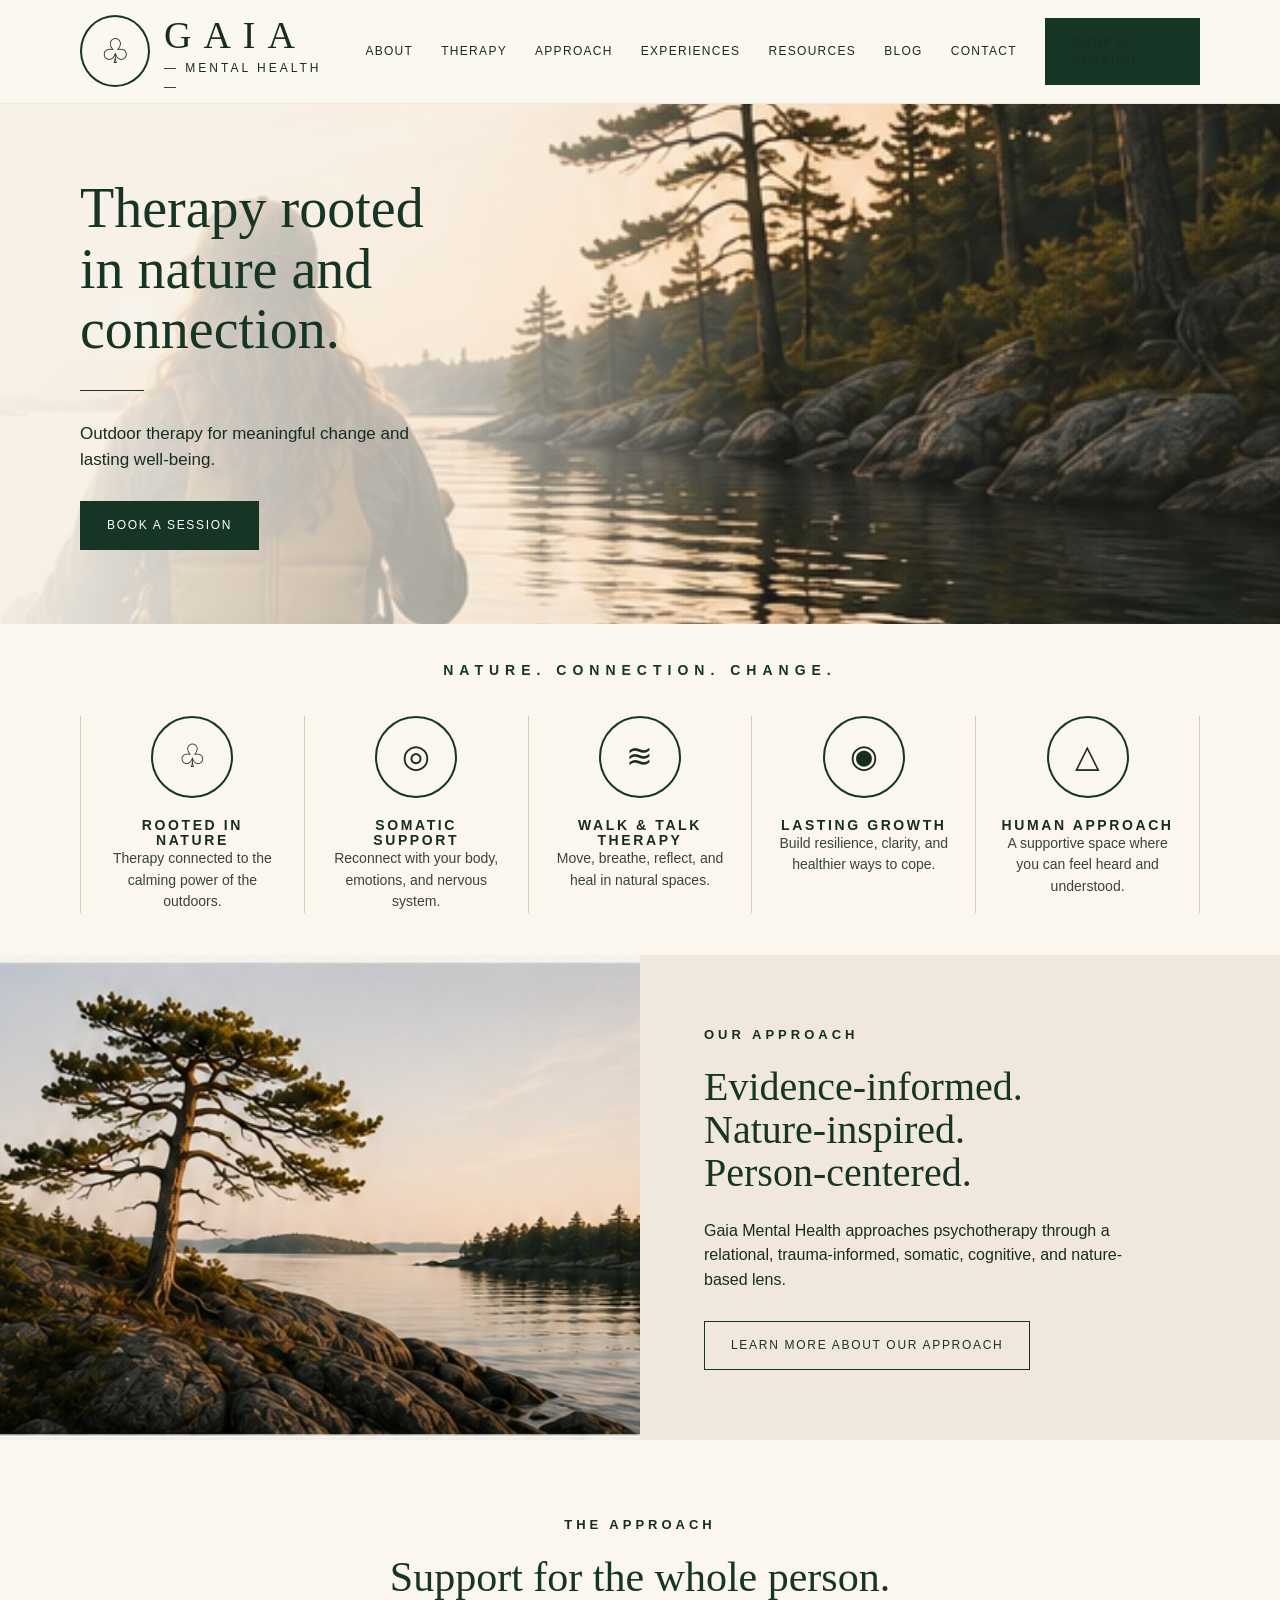
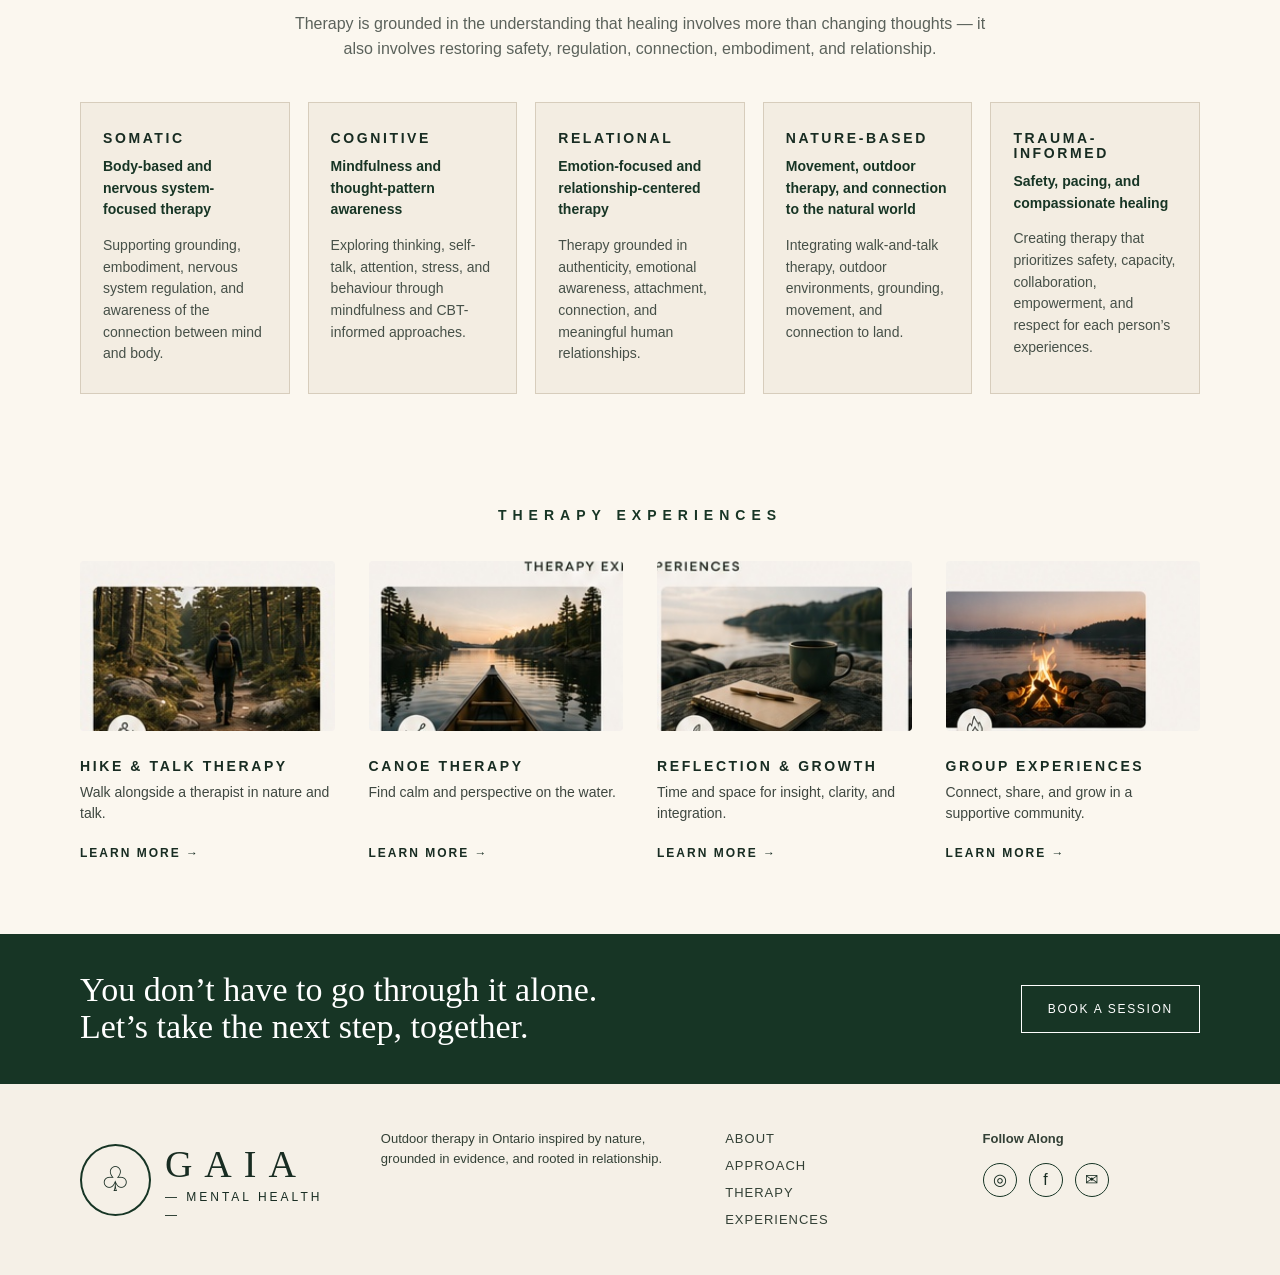
==== index.html @ f6e80468 "Add files via upload" ====
<!DOCTYPE html>
<html lang="en">
<head>
<meta charset="UTF-8">
<meta name="viewport" content="width=device-width, initial-scale=1.0">
<title>Gaia Mental Health</title>
<style>
:root{--green:#173525;--cream:#f7f2e9;--warm:#eee5d8;--ink:#182c22;--muted:#5b625b;--line:#d7cdbc}
*{box-sizing:border-box}body{margin:0;background:var(--cream);color:var(--ink);font-family:Arial,Helvetica,sans-serif;line-height:1.55}h1,h2,h3{font-family:Georgia,'Times New Roman',serif;font-weight:400;line-height:1.08;margin:0}p{margin:0}.container{width:min(1120px,90%);margin:auto}.header{height:104px;background:#fbf8f0;display:flex;align-items:center;position:sticky;top:0;z-index:20;border-bottom:1px solid rgba(0,0,0,.05)}.nav{display:flex;align-items:center;justify-content:space-between;gap:28px}.logo{display:flex;align-items:center;gap:14px}.logo-mark{width:72px;height:72px;border:2px solid var(--green);border-radius:50%;display:grid;place-items:center;font-size:34px}.logo-text strong{display:block;font-family:Georgia,serif;font-size:38px;font-weight:400;letter-spacing:12px}.logo-text span{display:block;font-size:12px;letter-spacing:3px;margin-top:-6px}.menu{display:flex;gap:28px;align-items:center;font-size:12px;letter-spacing:1.3px;text-transform:uppercase}.menu a,a{text-decoration:none;color:inherit}.btn{display:inline-block;background:var(--green);color:#fff;padding:14px 26px;border:1px solid var(--green);text-transform:uppercase;letter-spacing:1.7px;font-size:12px}.hero{min-height:520px;background:linear-gradient(90deg,rgba(247,242,233,.95) 0%,rgba(247,242,233,.68) 34%,rgba(247,242,233,.08) 60%),url('hero_canoe.jpg') center/cover no-repeat;display:flex;align-items:center}.hero h1{font-size:56px;color:var(--green);max-width:440px}.hero p{font-size:17px;max-width:360px;margin-bottom:28px}.rule{width:64px;height:1px;background:var(--green);margin:30px 0}.kicker{text-align:center;text-transform:uppercase;font-size:14px;letter-spacing:6px;font-weight:700;color:var(--green);margin-bottom:34px}.pillars{padding:36px 0 42px;background:#fbf7ef}.pillar-grid{display:grid;grid-template-columns:repeat(5,1fr);border-left:1px solid var(--line)}.pillar{text-align:center;padding:0 25px;border-right:1px solid var(--line)}.icon{width:82px;height:82px;border:2px solid var(--green);border-radius:50%;margin:0 auto 20px;display:grid;place-items:center;font-size:32px}.pillar h3,.card h3,.approach-card h3{font-family:Arial,Helvetica,sans-serif;text-transform:uppercase;font-weight:700;letter-spacing:2.6px;font-size:14px}.pillar p{font-size:14px;color:#38433c}.split{display:grid;grid-template-columns:1fr 1fr;background:#f0e8dc}.split-img{min-height:380px;background:url('shoreline_tree.jpg') center/cover no-repeat}.split-content{padding:70px 10%;position:relative}.eyebrow{text-transform:uppercase;font-size:13px;letter-spacing:4px;font-weight:700;margin-bottom:20px}.split h2{font-size:40px;color:var(--green);margin-bottom:24px}.split p{max-width:440px;margin-bottom:28px}.approach{padding:75px 0;background:#fbf7ef}.section-title{text-align:center;margin-bottom:40px}.section-title h2{font-size:42px;color:var(--green);margin-bottom:12px}.section-title p{max-width:720px;margin:auto;color:var(--muted)}.approach-grid{display:grid;grid-template-columns:repeat(5,1fr);gap:18px}.approach-card{background:#f3ede2;border:1px solid var(--line);padding:28px 22px;min-height:250px}.approach-card strong{display:block;font-size:14px;margin:10px 0 14px;color:var(--green)}.approach-card p{font-size:14px;color:#465048}.experiences{padding:36px 0 70px;background:#fbf7ef}.cards{display:grid;grid-template-columns:repeat(4,1fr);gap:34px}.card img{width:100%;height:170px;object-fit:cover;border-radius:4px}.card h3{margin:20px 0 8px}.card p{font-size:14px;color:#3e4740;min-height:44px}.card a{display:inline-block;margin-top:18px;font-size:12px;letter-spacing:2px;text-transform:uppercase;font-weight:700}.cta{background:var(--green);color:#fff;padding:38px 0}.cta .container{display:flex;justify-content:space-between;align-items:center;gap:30px}.cta h2{font-size:34px}.btn.outline{background:transparent;border-color:#fff;color:#fff}.footer{background:#f5f0e7;padding:45px 0}.footer-grid{display:grid;grid-template-columns:1.2fr 1.4fr 1fr 1fr;gap:40px}.footer p,.footer a{font-size:13px;color:#334036}.footer-links{display:grid;gap:7px;text-transform:uppercase;letter-spacing:1px}.social{display:flex;gap:12px;margin-top:14px}.social span{width:34px;height:34px;border:1px solid var(--green);border-radius:50%;display:grid;place-items:center}
@media(max-width:900px){.header{height:auto;padding:18px 0;position:relative}.nav{flex-direction:column;align-items:flex-start}.menu{flex-wrap:wrap;gap:15px}.hero{min-height:560px;background-position:center right}.hero h1{font-size:43px}.pillar-grid,.approach-grid,.cards,.footer-grid{grid-template-columns:1fr}.pillar-grid{border-left:0;gap:32px}.pillar{border-right:0;border-bottom:1px solid var(--line);padding-bottom:28px}.split{grid-template-columns:1fr}.cta .container{flex-direction:column;align-items:flex-start}}
</style>
</head>
<body>
<header class="header"><div class="container nav"><a class="logo" href="#"><div class="logo-mark">♧</div><div class="logo-text"><strong>GAIA</strong><span>— MENTAL HEALTH —</span></div></a><nav class="menu"><a href="#about">About</a><a href="#therapy">Therapy</a><a href="#approach">Approach</a><a href="#experiences">Experiences</a><a href="#resources">Resources</a><a href="#blog">Blog</a><a href="#contact">Contact</a><a class="btn" href="#contact">Book a Session</a></nav></div></header>
<section class="hero"><div class="container"><h1>Therapy rooted<br>in nature and<br>connection.</h1><div class="rule"></div><p>Outdoor therapy for meaningful change and lasting well-being.</p><a class="btn" href="#contact">Book a Session</a></div></section>
<section class="pillars"><div class="container"><div class="kicker">Nature. Connection. Change.</div><div class="pillar-grid"><div class="pillar"><div class="icon">♧</div><h3>Rooted in Nature</h3><p>Therapy connected to the calming power of the outdoors.</p></div><div class="pillar"><div class="icon">◎</div><h3>Somatic Support</h3><p>Reconnect with your body, emotions, and nervous system.</p></div><div class="pillar"><div class="icon">≋</div><h3>Walk & Talk Therapy</h3><p>Move, breathe, reflect, and heal in natural spaces.</p></div><div class="pillar"><div class="icon">◉</div><h3>Lasting Growth</h3><p>Build resilience, clarity, and healthier ways to cope.</p></div><div class="pillar"><div class="icon">△</div><h3>Human Approach</h3><p>A supportive space where you can feel heard and understood.</p></div></div></div></section>
<section class="split" id="about"><div class="split-img"></div><div class="split-content"><div class="eyebrow">Our Approach</div><h2>Evidence-informed.<br>Nature-inspired.<br>Person-centered.</h2><p>Gaia Mental Health approaches psychotherapy through a relational, trauma-informed, somatic, cognitive, and nature-based lens.</p><a class="btn" style="background:transparent;color:var(--green)" href="#approach">Learn More About Our Approach</a></div></section>
<section class="approach" id="approach"><div class="container"><div class="section-title"><div class="eyebrow">The Approach</div><h2>Support for the whole person.</h2><p>Therapy is grounded in the understanding that healing involves more than changing thoughts — it also involves restoring safety, regulation, connection, embodiment, and relationship.</p></div><div class="approach-grid"><div class="approach-card"><h3>Somatic</h3><strong>Body-based and nervous system-focused therapy</strong><p>Supporting grounding, embodiment, nervous system regulation, and awareness of the connection between mind and body.</p></div><div class="approach-card"><h3>Cognitive</h3><strong>Mindfulness and thought-pattern awareness</strong><p>Exploring thinking, self-talk, attention, stress, and behaviour through mindfulness and CBT-informed approaches.</p></div><div class="approach-card"><h3>Relational</h3><strong>Emotion-focused and relationship-centered therapy</strong><p>Therapy grounded in authenticity, emotional awareness, attachment, connection, and meaningful human relationships.</p></div><div class="approach-card"><h3>Nature-Based</h3><strong>Movement, outdoor therapy, and connection to the natural world</strong><p>Integrating walk-and-talk therapy, outdoor environments, grounding, movement, and connection to land.</p></div><div class="approach-card"><h3>Trauma-Informed</h3><strong>Safety, pacing, and compassionate healing</strong><p>Creating therapy that prioritizes safety, capacity, collaboration, empowerment, and respect for each person’s experiences.</p></div></div></div></section>
<section class="experiences" id="experiences"><div class="container"><div class="kicker">Therapy Experiences</div><div class="cards"><div class="card"><img src="hike_talk.jpg" alt=""><h3>Hike & Talk Therapy</h3><p>Walk alongside a therapist in nature and talk.</p><a href="#">Learn More →</a></div><div class="card"><img src="canoe_therapy.jpg" alt=""><h3>Canoe Therapy</h3><p>Find calm and perspective on the water.</p><a href="#">Learn More →</a></div><div class="card"><img src="reflection_growth.jpg" alt=""><h3>Reflection & Growth</h3><p>Time and space for insight, clarity, and integration.</p><a href="#">Learn More →</a></div><div class="card"><img src="group_experiences.jpg" alt=""><h3>Group Experiences</h3><p>Connect, share, and grow in a supportive community.</p><a href="#">Learn More →</a></div></div></div></section>
<section class="cta"><div class="container"><h2>You don’t have to go through it alone.<br>Let’s take the next step, together.</h2><a class="btn outline" href="#contact">Book a Session</a></div></section>
<footer class="footer" id="contact"><div class="container footer-grid"><div class="logo"><div class="logo-mark">♧</div><div class="logo-text"><strong>GAIA</strong><span>— MENTAL HEALTH —</span></div></div><p>Outdoor therapy in Ontario inspired by nature, grounded in evidence, and rooted in relationship.</p><div class="footer-links"><a href="#about">About</a><a href="#approach">Approach</a><a href="#therapy">Therapy</a><a href="#experiences">Experiences</a></div><div><p><strong>Follow Along</strong></p><div class="social"><span>◎</span><span>f</span><span>✉</span></div></div></div></footer>
</body>
</html>
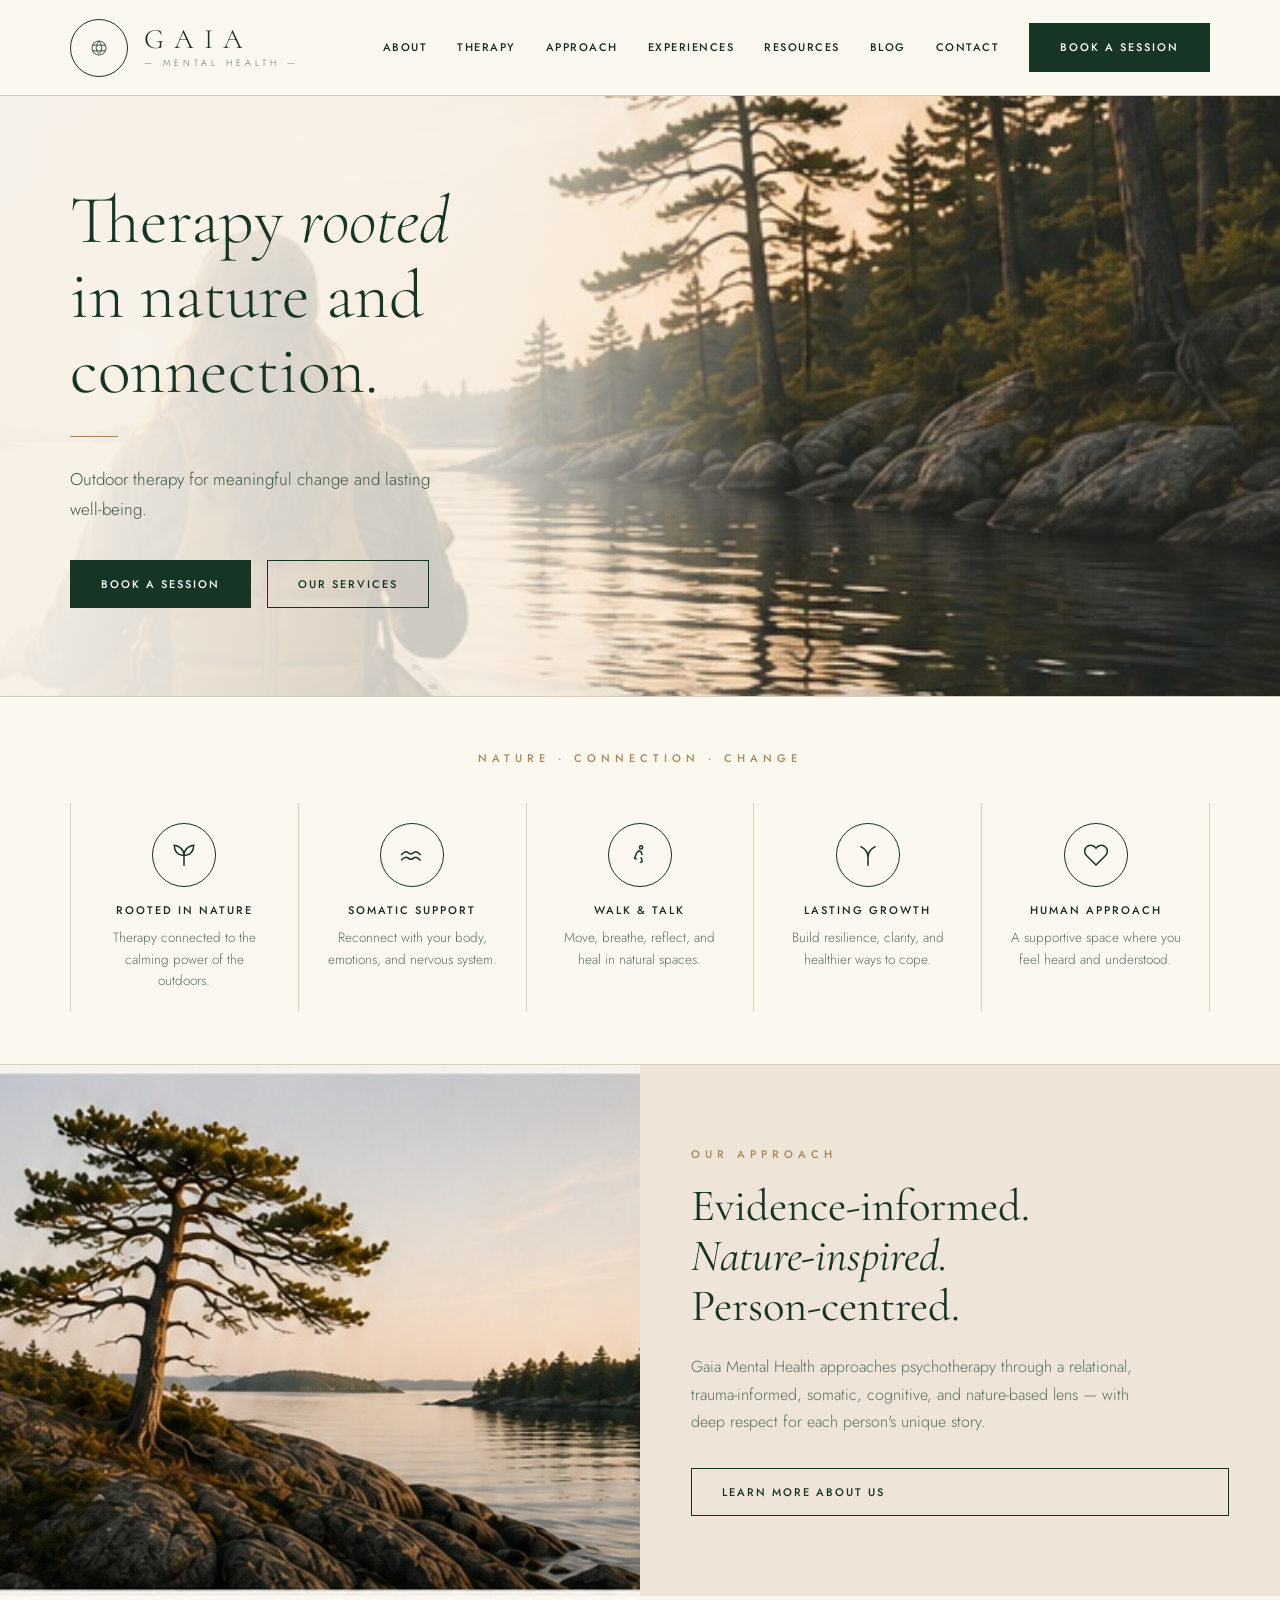
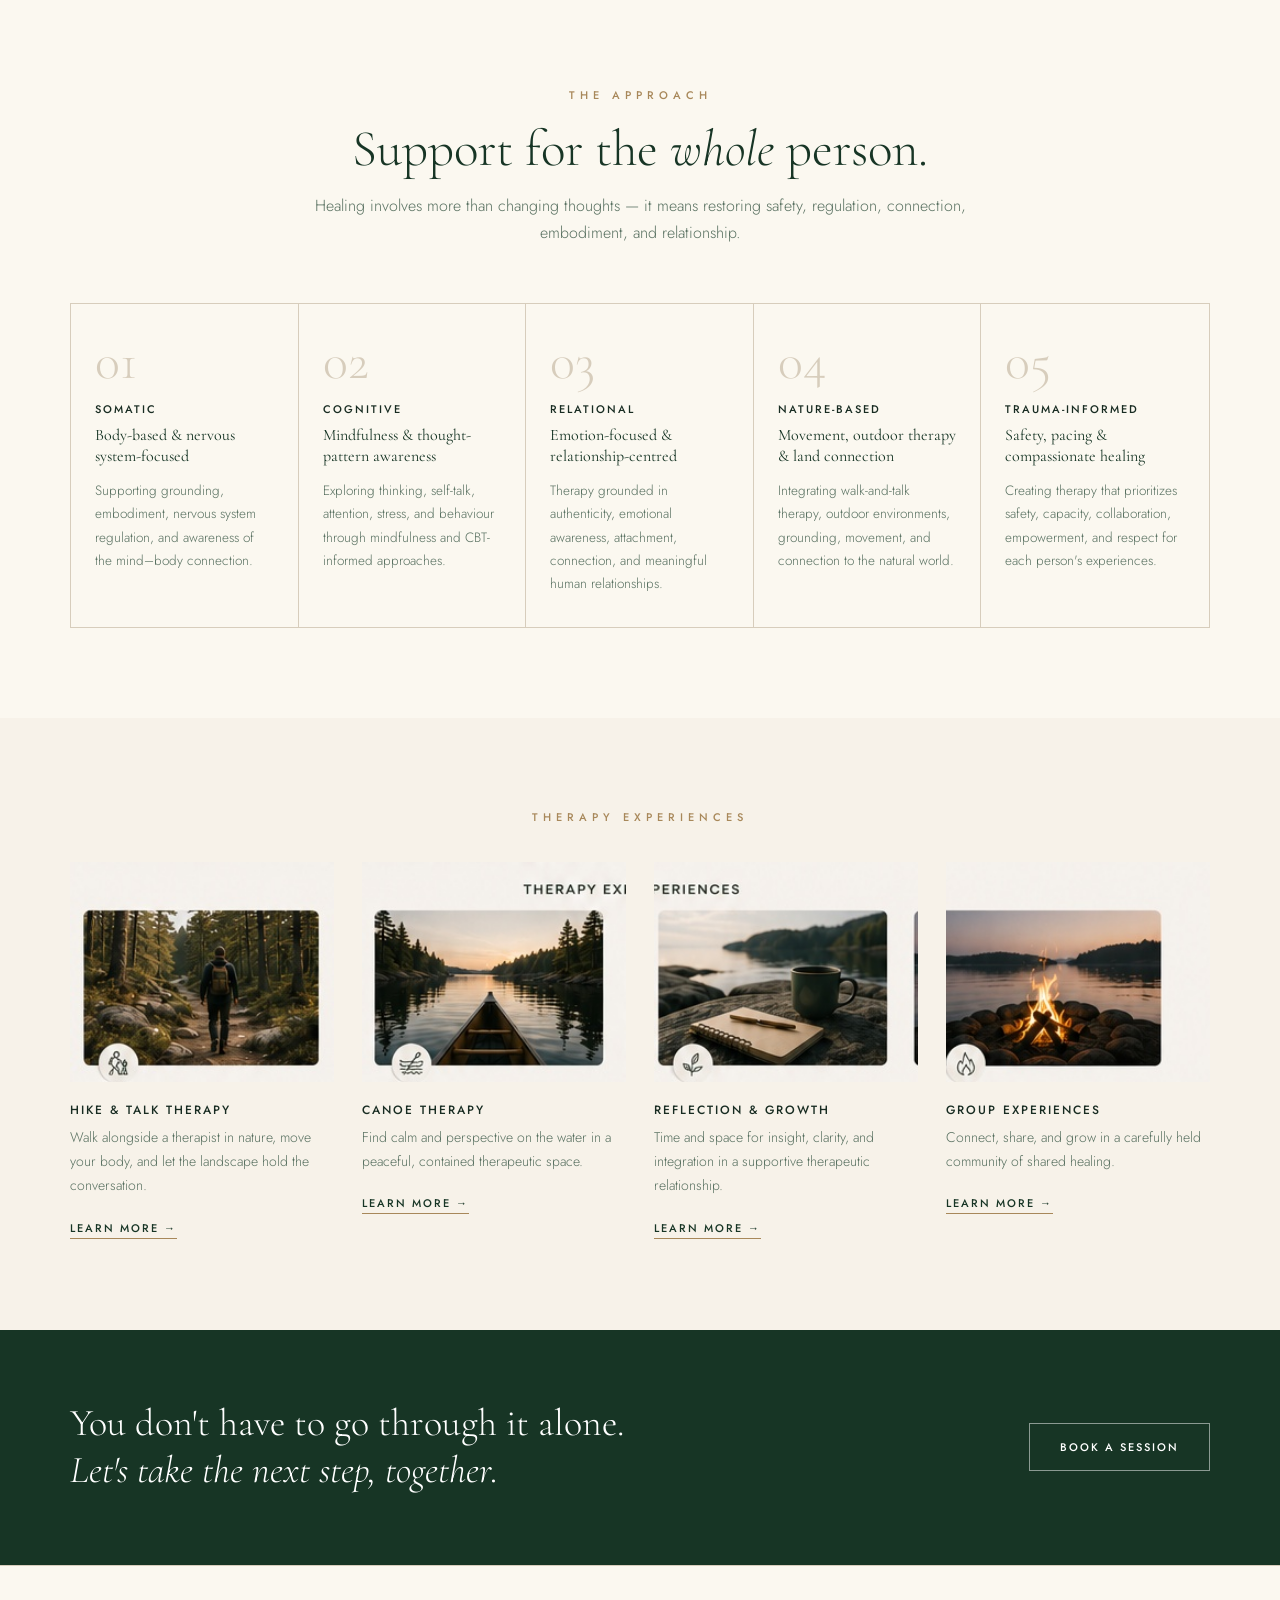
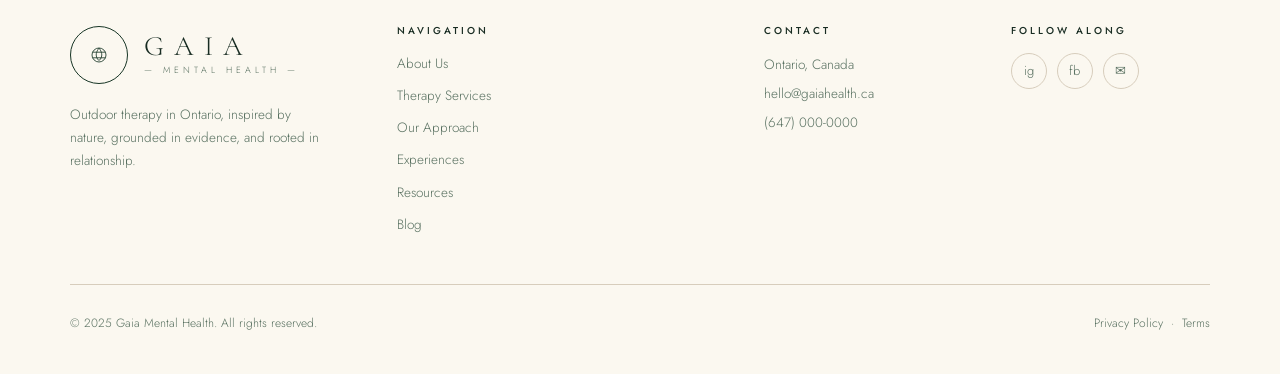
==== commit cb7cc950: "Add files via upload" ====
--- a/index.html
+++ b/index.html
@@ -3,21 +3,301 @@
 <head>
 <meta charset="UTF-8">
 <meta name="viewport" content="width=device-width, initial-scale=1.0">
-<title>Gaia Mental Health</title>
+<title>Gaia Mental Health — Nature-Based Therapy in Ontario</title>
+<link rel="preconnect" href="https://fonts.googleapis.com">
+<link rel="preconnect" href="https://fonts.gstatic.com" crossorigin>
+<link href="https://fonts.googleapis.com/css2?family=Cormorant+Garamond:ital,wght@0,300;0,400;0,500;1,300;1,400&family=Jost:wght@300;400;500;600&display=swap" rel="stylesheet">
+<link rel="stylesheet" href="styles.css">
 <style>
-:root{--green:#173525;--cream:#f7f2e9;--warm:#eee5d8;--ink:#182c22;--muted:#5b625b;--line:#d7cdbc}
-*{box-sizing:border-box}body{margin:0;background:var(--cream);color:var(--ink);font-family:Arial,Helvetica,sans-serif;line-height:1.55}h1,h2,h3{font-family:Georgia,'Times New Roman',serif;font-weight:400;line-height:1.08;margin:0}p{margin:0}.container{width:min(1120px,90%);margin:auto}.header{height:104px;background:#fbf8f0;display:flex;align-items:center;position:sticky;top:0;z-index:20;border-bottom:1px solid rgba(0,0,0,.05)}.nav{display:flex;align-items:center;justify-content:space-between;gap:28px}.logo{display:flex;align-items:center;gap:14px}.logo-mark{width:72px;height:72px;border:2px solid var(--green);border-radius:50%;display:grid;place-items:center;font-size:34px}.logo-text strong{display:block;font-family:Georgia,serif;font-size:38px;font-weight:400;letter-spacing:12px}.logo-text span{display:block;font-size:12px;letter-spacing:3px;margin-top:-6px}.menu{display:flex;gap:28px;align-items:center;font-size:12px;letter-spacing:1.3px;text-transform:uppercase}.menu a,a{text-decoration:none;color:inherit}.btn{display:inline-block;background:var(--green);color:#fff;padding:14px 26px;border:1px solid var(--green);text-transform:uppercase;letter-spacing:1.7px;font-size:12px}.hero{min-height:520px;background:linear-gradient(90deg,rgba(247,242,233,.95) 0%,rgba(247,242,233,.68) 34%,rgba(247,242,233,.08) 60%),url('hero_canoe.jpg') center/cover no-repeat;display:flex;align-items:center}.hero h1{font-size:56px;color:var(--green);max-width:440px}.hero p{font-size:17px;max-width:360px;margin-bottom:28px}.rule{width:64px;height:1px;background:var(--green);margin:30px 0}.kicker{text-align:center;text-transform:uppercase;font-size:14px;letter-spacing:6px;font-weight:700;color:var(--green);margin-bottom:34px}.pillars{padding:36px 0 42px;background:#fbf7ef}.pillar-grid{display:grid;grid-template-columns:repeat(5,1fr);border-left:1px solid var(--line)}.pillar{text-align:center;padding:0 25px;border-right:1px solid var(--line)}.icon{width:82px;height:82px;border:2px solid var(--green);border-radius:50%;margin:0 auto 20px;display:grid;place-items:center;font-size:32px}.pillar h3,.card h3,.approach-card h3{font-family:Arial,Helvetica,sans-serif;text-transform:uppercase;font-weight:700;letter-spacing:2.6px;font-size:14px}.pillar p{font-size:14px;color:#38433c}.split{display:grid;grid-template-columns:1fr 1fr;background:#f0e8dc}.split-img{min-height:380px;background:url('shoreline_tree.jpg') center/cover no-repeat}.split-content{padding:70px 10%;position:relative}.eyebrow{text-transform:uppercase;font-size:13px;letter-spacing:4px;font-weight:700;margin-bottom:20px}.split h2{font-size:40px;color:var(--green);margin-bottom:24px}.split p{max-width:440px;margin-bottom:28px}.approach{padding:75px 0;background:#fbf7ef}.section-title{text-align:center;margin-bottom:40px}.section-title h2{font-size:42px;color:var(--green);margin-bottom:12px}.section-title p{max-width:720px;margin:auto;color:var(--muted)}.approach-grid{display:grid;grid-template-columns:repeat(5,1fr);gap:18px}.approach-card{background:#f3ede2;border:1px solid var(--line);padding:28px 22px;min-height:250px}.approach-card strong{display:block;font-size:14px;margin:10px 0 14px;color:var(--green)}.approach-card p{font-size:14px;color:#465048}.experiences{padding:36px 0 70px;background:#fbf7ef}.cards{display:grid;grid-template-columns:repeat(4,1fr);gap:34px}.card img{width:100%;height:170px;object-fit:cover;border-radius:4px}.card h3{margin:20px 0 8px}.card p{font-size:14px;color:#3e4740;min-height:44px}.card a{display:inline-block;margin-top:18px;font-size:12px;letter-spacing:2px;text-transform:uppercase;font-weight:700}.cta{background:var(--green);color:#fff;padding:38px 0}.cta .container{display:flex;justify-content:space-between;align-items:center;gap:30px}.cta h2{font-size:34px}.btn.outline{background:transparent;border-color:#fff;color:#fff}.footer{background:#f5f0e7;padding:45px 0}.footer-grid{display:grid;grid-template-columns:1.2fr 1.4fr 1fr 1fr;gap:40px}.footer p,.footer a{font-size:13px;color:#334036}.footer-links{display:grid;gap:7px;text-transform:uppercase;letter-spacing:1px}.social{display:flex;gap:12px;margin-top:14px}.social span{width:34px;height:34px;border:1px solid var(--green);border-radius:50%;display:grid;place-items:center}
-@media(max-width:900px){.header{height:auto;padding:18px 0;position:relative}.nav{flex-direction:column;align-items:flex-start}.menu{flex-wrap:wrap;gap:15px}.hero{min-height:560px;background-position:center right}.hero h1{font-size:43px}.pillar-grid,.approach-grid,.cards,.footer-grid{grid-template-columns:1fr}.pillar-grid{border-left:0;gap:32px}.pillar{border-right:0;border-bottom:1px solid var(--line);padding-bottom:28px}.split{grid-template-columns:1fr}.cta .container{flex-direction:column;align-items:flex-start}}
+.reveal { opacity: 0; transform: translateY(20px); transition: opacity .7s var(--ease), transform .7s var(--ease); }
+.reveal.visible { opacity: 1; transform: none; }
+.reveal-d1 { transition-delay: .1s; }
+.reveal-d2 { transition-delay: .2s; }
+.reveal-d3 { transition-delay: .3s; }
+.reveal-d4 { transition-delay: .4s; }
+.reveal-d5 { transition-delay: .5s; }
 </style>
 </head>
 <body>
-<header class="header"><div class="container nav"><a class="logo" href="#"><div class="logo-mark">♧</div><div class="logo-text"><strong>GAIA</strong><span>— MENTAL HEALTH —</span></div></a><nav class="menu"><a href="#about">About</a><a href="#therapy">Therapy</a><a href="#approach">Approach</a><a href="#experiences">Experiences</a><a href="#resources">Resources</a><a href="#blog">Blog</a><a href="#contact">Contact</a><a class="btn" href="#contact">Book a Session</a></nav></div></header>
-<section class="hero"><div class="container"><h1>Therapy rooted<br>in nature and<br>connection.</h1><div class="rule"></div><p>Outdoor therapy for meaningful change and lasting well-being.</p><a class="btn" href="#contact">Book a Session</a></div></section>
-<section class="pillars"><div class="container"><div class="kicker">Nature. Connection. Change.</div><div class="pillar-grid"><div class="pillar"><div class="icon">♧</div><h3>Rooted in Nature</h3><p>Therapy connected to the calming power of the outdoors.</p></div><div class="pillar"><div class="icon">◎</div><h3>Somatic Support</h3><p>Reconnect with your body, emotions, and nervous system.</p></div><div class="pillar"><div class="icon">≋</div><h3>Walk & Talk Therapy</h3><p>Move, breathe, reflect, and heal in natural spaces.</p></div><div class="pillar"><div class="icon">◉</div><h3>Lasting Growth</h3><p>Build resilience, clarity, and healthier ways to cope.</p></div><div class="pillar"><div class="icon">△</div><h3>Human Approach</h3><p>A supportive space where you can feel heard and understood.</p></div></div></div></section>
-<section class="split" id="about"><div class="split-img"></div><div class="split-content"><div class="eyebrow">Our Approach</div><h2>Evidence-informed.<br>Nature-inspired.<br>Person-centered.</h2><p>Gaia Mental Health approaches psychotherapy through a relational, trauma-informed, somatic, cognitive, and nature-based lens.</p><a class="btn" style="background:transparent;color:var(--green)" href="#approach">Learn More About Our Approach</a></div></section>
-<section class="approach" id="approach"><div class="container"><div class="section-title"><div class="eyebrow">The Approach</div><h2>Support for the whole person.</h2><p>Therapy is grounded in the understanding that healing involves more than changing thoughts — it also involves restoring safety, regulation, connection, embodiment, and relationship.</p></div><div class="approach-grid"><div class="approach-card"><h3>Somatic</h3><strong>Body-based and nervous system-focused therapy</strong><p>Supporting grounding, embodiment, nervous system regulation, and awareness of the connection between mind and body.</p></div><div class="approach-card"><h3>Cognitive</h3><strong>Mindfulness and thought-pattern awareness</strong><p>Exploring thinking, self-talk, attention, stress, and behaviour through mindfulness and CBT-informed approaches.</p></div><div class="approach-card"><h3>Relational</h3><strong>Emotion-focused and relationship-centered therapy</strong><p>Therapy grounded in authenticity, emotional awareness, attachment, connection, and meaningful human relationships.</p></div><div class="approach-card"><h3>Nature-Based</h3><strong>Movement, outdoor therapy, and connection to the natural world</strong><p>Integrating walk-and-talk therapy, outdoor environments, grounding, movement, and connection to land.</p></div><div class="approach-card"><h3>Trauma-Informed</h3><strong>Safety, pacing, and compassionate healing</strong><p>Creating therapy that prioritizes safety, capacity, collaboration, empowerment, and respect for each person’s experiences.</p></div></div></div></section>
-<section class="experiences" id="experiences"><div class="container"><div class="kicker">Therapy Experiences</div><div class="cards"><div class="card"><img src="hike_talk.jpg" alt=""><h3>Hike & Talk Therapy</h3><p>Walk alongside a therapist in nature and talk.</p><a href="#">Learn More →</a></div><div class="card"><img src="canoe_therapy.jpg" alt=""><h3>Canoe Therapy</h3><p>Find calm and perspective on the water.</p><a href="#">Learn More →</a></div><div class="card"><img src="reflection_growth.jpg" alt=""><h3>Reflection & Growth</h3><p>Time and space for insight, clarity, and integration.</p><a href="#">Learn More →</a></div><div class="card"><img src="group_experiences.jpg" alt=""><h3>Group Experiences</h3><p>Connect, share, and grow in a supportive community.</p><a href="#">Learn More →</a></div></div></div></section>
-<section class="cta"><div class="container"><h2>You don’t have to go through it alone.<br>Let’s take the next step, together.</h2><a class="btn outline" href="#contact">Book a Session</a></div></section>
-<footer class="footer" id="contact"><div class="container footer-grid"><div class="logo"><div class="logo-mark">♧</div><div class="logo-text"><strong>GAIA</strong><span>— MENTAL HEALTH —</span></div></div><p>Outdoor therapy in Ontario inspired by nature, grounded in evidence, and rooted in relationship.</p><div class="footer-links"><a href="#about">About</a><a href="#approach">Approach</a><a href="#therapy">Therapy</a><a href="#experiences">Experiences</a></div><div><p><strong>Follow Along</strong></p><div class="social"><span>◎</span><span>f</span><span>✉</span></div></div></div></footer>
+
+<!-- ── HEADER ──────────────────────────────────────────── -->
+<header class="header">
+  <div class="container nav">
+    <a class="logo" href="index.html">
+      <div class="logo-mark">
+        <svg viewBox="0 0 40 40" fill="none" stroke="#173525" stroke-width="1.2">
+          <circle cx="20" cy="20" r="10"/>
+          <path d="M20 10C20 10 16 15 16 20C16 25 20 28 20 28"/>
+          <path d="M20 10C20 10 24 15 24 20C24 25 20 28 20 28"/>
+          <path d="M10.5 16H29.5M10.5 24H29.5"/>
+        </svg>
+      </div>
+      <div class="logo-text">
+        <strong>GAIA</strong>
+        <span>— Mental Health —</span>
+      </div>
+    </a>
+    <nav class="menu">
+      <a href="about.html">About</a>
+      <a href="therapy.html">Therapy</a>
+      <a href="index.html#approach">Approach</a>
+      <a href="index.html#experiences">Experiences</a>
+      <a href="resources.html">Resources</a>
+      <a href="blog.html">Blog</a>
+      <a href="contact.html">Contact</a>
+      <a class="btn" href="contact.html">Book a Session</a>
+    </nav>
+  </div>
+</header>
+
+<!-- ── HERO ────────────────────────────────────────────── -->
+<section class="hero">
+  <div class="container">
+    <h1>Therapy <em>rooted</em><br>in nature and<br>connection.</h1>
+    <div class="rule"></div>
+    <p class="lead">Outdoor therapy for meaningful change and lasting well-being.</p>
+    <div class="hero-actions">
+      <a class="btn" href="contact.html">Book a Session</a>
+      <a class="btn ghost" href="therapy.html">Our Services</a>
+    </div>
+  </div>
+</section>
+
+<!-- ── PILLARS ──────────────────────────────────────────── -->
+<section class="pillars">
+  <div class="container">
+    <div class="kicker">Nature · Connection · Change</div>
+    <div class="pillar-grid">
+
+      <div class="pillar reveal">
+        <div class="pillar-icon">
+          <svg viewBox="0 0 24 24" fill="none" stroke="#173525" stroke-width="1.4">
+            <path d="M12 22V12M12 12C12 7 17 3 21 3C21 8 18 13 12 12Z M12 12C12 7 7 3 3 3C3 8 6 13 12 12Z"/>
+          </svg>
+        </div>
+        <h3>Rooted in Nature</h3>
+        <p>Therapy connected to the calming power of the outdoors.</p>
+      </div>
+
+      <div class="pillar reveal reveal-d1">
+        <div class="pillar-icon">
+          <svg viewBox="0 0 24 24" fill="none" stroke="#173525" stroke-width="1.4">
+            <path d="M2 12c1.5-2 3-3 4.5-3s3 2 4.5 2 3-2 4.5-2 3 1.5 4.5 3"/>
+            <path d="M2 17c1.5-2 3-3 4.5-3s3 2 4.5 2 3-2 4.5-2 3 1.5 4.5 3"/>
+          </svg>
+        </div>
+        <h3>Somatic Support</h3>
+        <p>Reconnect with your body, emotions, and nervous system.</p>
+      </div>
+
+      <div class="pillar reveal reveal-d2">
+        <div class="pillar-icon">
+          <svg viewBox="0 0 24 24" fill="none" stroke="#173525" stroke-width="1.4">
+            <circle cx="13" cy="5" r="1.5"/>
+            <path d="M9 10l2-2 2 1 1 3M9 10l-2 5 2 1M13 14l1 4-2 1"/>
+          </svg>
+        </div>
+        <h3>Walk &amp; Talk</h3>
+        <p>Move, breathe, reflect, and heal in natural spaces.</p>
+      </div>
+
+      <div class="pillar reveal reveal-d3">
+        <div class="pillar-icon">
+          <svg viewBox="0 0 24 24" fill="none" stroke="#173525" stroke-width="1.4">
+            <path d="M12 22v-8M12 14c0-4 3-8 7-10M12 14c0-4-3-8-7-10"/>
+          </svg>
+        </div>
+        <h3>Lasting Growth</h3>
+        <p>Build resilience, clarity, and healthier ways to cope.</p>
+      </div>
+
+      <div class="pillar reveal reveal-d4">
+        <div class="pillar-icon">
+          <svg viewBox="0 0 24 24" fill="none" stroke="#173525" stroke-width="1.4">
+            <path d="M20.84 4.61a5.5 5.5 0 0 0-7.78 0L12 5.67l-1.06-1.06a5.5 5.5 0 0 0-7.78 7.78L12 21.23l8.84-8.84a5.5 5.5 0 0 0 0-7.78z"/>
+          </svg>
+        </div>
+        <h3>Human Approach</h3>
+        <p>A supportive space where you feel heard and understood.</p>
+      </div>
+
+    </div>
+  </div>
+</section>
+
+<!-- ── SPLIT / ABOUT ────────────────────────────────────── -->
+<section class="split" id="about">
+  <div class="split-img"></div>
+  <div class="split-content">
+    <span class="eyebrow">Our Approach</span>
+    <h2>Evidence-informed.<br><em>Nature-inspired.</em><br>Person-centred.</h2>
+    <p>Gaia Mental Health approaches psychotherapy through a relational, trauma-informed, somatic, cognitive, and nature-based lens — with deep respect for each person's unique story.</p>
+    <a class="btn ghost" href="about.html">Learn More About Us</a>
+  </div>
+</section>
+
+<!-- ── APPROACH ─────────────────────────────────────────── -->
+<section class="approach" id="approach">
+  <div class="container">
+    <div class="section-title reveal">
+      <span class="eyebrow">The Approach</span>
+      <h2>Support for the <em>whole</em> person.</h2>
+      <p>Healing involves more than changing thoughts — it means restoring safety, regulation, connection, embodiment, and relationship.</p>
+    </div>
+    <div class="approach-grid">
+
+      <div class="approach-card reveal">
+        <div class="approach-num">01</div>
+        <h3>Somatic</h3>
+        <strong>Body-based &amp; nervous system-focused</strong>
+        <p>Supporting grounding, embodiment, nervous system regulation, and awareness of the mind–body connection.</p>
+      </div>
+
+      <div class="approach-card reveal reveal-d1">
+        <div class="approach-num">02</div>
+        <h3>Cognitive</h3>
+        <strong>Mindfulness &amp; thought-pattern awareness</strong>
+        <p>Exploring thinking, self-talk, attention, stress, and behaviour through mindfulness and CBT-informed approaches.</p>
+      </div>
+
+      <div class="approach-card reveal reveal-d2">
+        <div class="approach-num">03</div>
+        <h3>Relational</h3>
+        <strong>Emotion-focused &amp; relationship-centred</strong>
+        <p>Therapy grounded in authenticity, emotional awareness, attachment, connection, and meaningful human relationships.</p>
+      </div>
+
+      <div class="approach-card reveal reveal-d3">
+        <div class="approach-num">04</div>
+        <h3>Nature-Based</h3>
+        <strong>Movement, outdoor therapy &amp; land connection</strong>
+        <p>Integrating walk-and-talk therapy, outdoor environments, grounding, movement, and connection to the natural world.</p>
+      </div>
+
+      <div class="approach-card reveal reveal-d4">
+        <div class="approach-num">05</div>
+        <h3>Trauma-Informed</h3>
+        <strong>Safety, pacing &amp; compassionate healing</strong>
+        <p>Creating therapy that prioritizes safety, capacity, collaboration, empowerment, and respect for each person's experiences.</p>
+      </div>
+
+    </div>
+  </div>
+</section>
+
+<!-- ── EXPERIENCES ──────────────────────────────────────── -->
+<section class="experiences" id="experiences">
+  <div class="container">
+    <div class="kicker">Therapy Experiences</div>
+    <div class="cards">
+
+      <div class="card reveal">
+        <div style="overflow:hidden">
+          <img class="card-img" src="hike_talk.jpg" alt="Hike and Talk Therapy">
+        </div>
+        <div class="card-body">
+          <h3>Hike &amp; Talk Therapy</h3>
+          <p>Walk alongside a therapist in nature, move your body, and let the landscape hold the conversation.</p>
+          <a class="card-link" href="therapy.html">Learn More →</a>
+        </div>
+      </div>
+
+      <div class="card reveal reveal-d1">
+        <div style="overflow:hidden">
+          <img class="card-img" src="canoe_therapy.jpg" alt="Canoe Therapy">
+        </div>
+        <div class="card-body">
+          <h3>Canoe Therapy</h3>
+          <p>Find calm and perspective on the water in a peaceful, contained therapeutic space.</p>
+          <a class="card-link" href="therapy.html">Learn More →</a>
+        </div>
+      </div>
+
+      <div class="card reveal reveal-d2">
+        <div style="overflow:hidden">
+          <img class="card-img" src="reflection_growth.jpg" alt="Reflection and Growth">
+        </div>
+        <div class="card-body">
+          <h3>Reflection &amp; Growth</h3>
+          <p>Time and space for insight, clarity, and integration in a supportive therapeutic relationship.</p>
+          <a class="card-link" href="therapy.html">Learn More →</a>
+        </div>
+      </div>
+
+      <div class="card reveal reveal-d3">
+        <div style="overflow:hidden">
+          <img class="card-img" src="group_experiences.jpg" alt="Group Experiences">
+        </div>
+        <div class="card-body">
+          <h3>Group Experiences</h3>
+          <p>Connect, share, and grow in a carefully held community of shared healing.</p>
+          <a class="card-link" href="therapy.html">Learn More →</a>
+        </div>
+      </div>
+
+    </div>
+  </div>
+</section>
+
+<!-- ── CTA ──────────────────────────────────────────────── -->
+<section class="cta">
+  <div class="container">
+    <h2>You don't have to go through it alone.<br><em>Let's take the next step, together.</em></h2>
+    <a class="btn outline" href="contact.html">Book a Session</a>
+  </div>
+</section>
+
+<!-- ── FOOTER ───────────────────────────────────────────── -->
+<footer class="footer">
+  <div class="container">
+    <div class="footer-grid">
+      <div class="footer-brand">
+        <a class="logo" href="index.html">
+          <div class="logo-mark">
+            <svg viewBox="0 0 40 40" fill="none" stroke="#173525" stroke-width="1.2">
+              <circle cx="20" cy="20" r="10"/>
+              <path d="M20 10C20 10 16 15 16 20C16 25 20 28 20 28"/>
+              <path d="M20 10C20 10 24 15 24 20C24 25 20 28 20 28"/>
+              <path d="M10.5 16H29.5M10.5 24H29.5"/>
+            </svg>
+          </div>
+          <div class="logo-text"><strong>GAIA</strong><span>— Mental Health —</span></div>
+        </a>
+        <p>Outdoor therapy in Ontario, inspired by nature, grounded in evidence, and rooted in relationship.</p>
+      </div>
+      <div class="footer-col">
+        <h4>Navigation</h4>
+        <div class="footer-links">
+          <a href="about.html">About Us</a>
+          <a href="therapy.html">Therapy Services</a>
+          <a href="index.html#approach">Our Approach</a>
+          <a href="index.html#experiences">Experiences</a>
+          <a href="resources.html">Resources</a>
+          <a href="blog.html">Blog</a>
+        </div>
+      </div>
+      <div class="footer-col footer-contact">
+        <h4>Contact</h4>
+        <p>Ontario, Canada</p>
+        <p>hello@gaiahealth.ca</p>
+        <p>(647) 000-0000</p>
+      </div>
+      <div class="footer-col">
+        <h4>Follow Along</h4>
+        <div class="social">
+          <a href="#" aria-label="Instagram">ig</a>
+          <a href="#" aria-label="Facebook">fb</a>
+          <a href="#" aria-label="Email">✉</a>
+        </div>
+      </div>
+    </div>
+    <div class="footer-bottom">
+      <p>&copy; 2025 Gaia Mental Health. All rights reserved.</p>
+      <p><a href="#">Privacy Policy</a> &nbsp;·&nbsp; <a href="#">Terms</a></p>
+    </div>
+  </div>
+</footer>
+
+<script src="scripts.js"></script>
 </body>
-</html>+</html>
--- a/styles.css
+++ b/styles.css
@@ -0,0 +1,491 @@
+/* ============================================================
+   GAIA MENTAL HEALTH — Shared Stylesheet
+   ============================================================ */
+
+@import url('https://fonts.googleapis.com/css2?family=Cormorant+Garamond:ital,wght@0,300;0,400;0,500;1,300;1,400&family=Jost:wght@300;400;500;600&display=swap');
+
+/* ── Tokens ──────────────────────────────────────────────── */
+:root {
+  --green:   #173525;
+  --green-lt:#204535;
+  --sage:    #3d5a45;
+  --cream:   #f7f2e9;
+  --warm:    #eee5d8;
+  --paper:   #fbf8f0;
+  --ink:     #182c22;
+  --muted:   #587060;
+  --line:    #d7cdbc;
+  --gold:    #a8885a;
+
+  --serif: 'Cormorant Garamond', Georgia, serif;
+  --sans:  'Jost', Arial, sans-serif;
+
+  --ease: cubic-bezier(.23,1,.32,1);
+}
+
+/* ── Reset ───────────────────────────────────────────────── */
+*, *::before, *::after { box-sizing: border-box; margin: 0; padding: 0; }
+html { scroll-behavior: smooth; }
+body {
+  background: var(--cream);
+  color: var(--ink);
+  font-family: var(--sans);
+  font-weight: 300;
+  line-height: 1.65;
+  -webkit-font-smoothing: antialiased;
+}
+img { display: block; max-width: 100%; }
+a { text-decoration: none; color: inherit; }
+
+/* ── Typography ──────────────────────────────────────────── */
+h1, h2, h3, h4 {
+  font-family: var(--serif);
+  font-weight: 400;
+  line-height: 1.08;
+}
+p { line-height: 1.72; }
+
+/* ── Layout ──────────────────────────────────────────────── */
+.container { width: min(1140px, 90%); margin: auto; }
+
+/* ── Utility ─────────────────────────────────────────────── */
+.eyebrow {
+  font-family: var(--sans);
+  text-transform: uppercase;
+  font-size: 11px;
+  letter-spacing: 5px;
+  font-weight: 500;
+  color: var(--gold);
+  margin-bottom: 18px;
+  display: block;
+}
+.kicker {
+  text-align: center;
+  text-transform: uppercase;
+  font-size: 11px;
+  letter-spacing: 5px;
+  font-weight: 500;
+  color: var(--gold);
+  margin-bottom: 36px;
+}
+.rule {
+  width: 48px;
+  height: 1px;
+  background: var(--gold);
+  margin: 28px 0;
+}
+.btn {
+  display: inline-block;
+  background: var(--green);
+  color: #fff;
+  padding: 14px 30px;
+  border: 1px solid var(--green);
+  text-transform: uppercase;
+  letter-spacing: 2px;
+  font-size: 11px;
+  font-family: var(--sans);
+  font-weight: 500;
+  transition: background .3s var(--ease), color .3s var(--ease);
+}
+.btn:hover { background: var(--sage); border-color: var(--sage); }
+.btn.outline {
+  background: transparent;
+  border-color: rgba(255,255,255,.5);
+  color: #fff;
+}
+.btn.outline:hover { background: rgba(255,255,255,.08); border-color: #fff; }
+.btn.ghost {
+  background: transparent;
+  border-color: var(--green);
+  color: var(--green);
+}
+.btn.ghost:hover { background: var(--green); color: #fff; }
+
+/* ── Header / Nav ────────────────────────────────────────── */
+.header {
+  height: 96px;
+  background: rgba(251,248,240,.97);
+  backdrop-filter: blur(8px);
+  display: flex;
+  align-items: center;
+  position: sticky;
+  top: 0;
+  z-index: 50;
+  border-bottom: 1px solid var(--line);
+}
+.nav {
+  display: flex;
+  align-items: center;
+  justify-content: space-between;
+  gap: 28px;
+}
+.logo {
+  display: flex;
+  align-items: center;
+  gap: 16px;
+  flex-shrink: 0;
+}
+.logo-mark {
+  width: 58px;
+  height: 58px;
+  border: 1px solid var(--green);
+  border-radius: 50%;
+  display: grid;
+  place-items: center;
+}
+.logo-mark svg { width: 28px; height: 28px; }
+.logo-text strong {
+  display: block;
+  font-family: var(--serif);
+  font-size: 28px;
+  font-weight: 300;
+  letter-spacing: 10px;
+  line-height: 1;
+}
+.logo-text span {
+  display: block;
+  font-family: var(--sans);
+  font-size: 9px;
+  letter-spacing: 4px;
+  color: var(--muted);
+  margin-top: 3px;
+  text-transform: uppercase;
+}
+.menu {
+  display: flex;
+  gap: 30px;
+  align-items: center;
+  font-size: 11px;
+  letter-spacing: 1.5px;
+  text-transform: uppercase;
+  font-weight: 500;
+}
+.menu a { transition: color .2s; position: relative; }
+.menu a:not(.btn):hover { color: var(--sage); }
+.menu a.active::after {
+  content: '';
+  position: absolute;
+  bottom: -3px;
+  left: 0; right: 0;
+  height: 1px;
+  background: var(--gold);
+}
+
+/* ── Hero ────────────────────────────────────────────────── */
+.hero {
+  min-height: 600px;
+  background:
+    linear-gradient(90deg,
+      rgba(247,242,233,.97) 0%,
+      rgba(247,242,233,.80) 38%,
+      rgba(247,242,233,.10) 62%
+    ),
+    url('hero_canoe.jpg') center/cover no-repeat;
+  display: flex;
+  align-items: center;
+  padding: 80px 0;
+}
+.hero h1 {
+  font-size: clamp(42px, 5.5vw, 68px);
+  color: var(--green);
+  max-width: 500px;
+  font-weight: 300;
+  line-height: 1.1;
+}
+.hero h1 em { font-style: italic; }
+.hero .lead {
+  font-size: 17px;
+  max-width: 380px;
+  margin-bottom: 36px;
+  color: var(--sage);
+  font-weight: 300;
+}
+.hero-actions { display: flex; gap: 16px; flex-wrap: wrap; }
+
+/* ── Pillars ─────────────────────────────────────────────── */
+.pillars {
+  padding: 52px 0;
+  background: var(--paper);
+  border-top: 1px solid var(--line);
+  border-bottom: 1px solid var(--line);
+}
+.pillar-grid {
+  display: grid;
+  grid-template-columns: repeat(5, 1fr);
+  border-left: 1px solid var(--line);
+}
+.pillar {
+  text-align: center;
+  padding: 20px 28px;
+  border-right: 1px solid var(--line);
+}
+.pillar-icon {
+  width: 64px;
+  height: 64px;
+  border: 1px solid var(--green);
+  border-radius: 50%;
+  margin: 0 auto 18px;
+  display: grid;
+  place-items: center;
+}
+.pillar-icon svg { width: 26px; height: 26px; stroke: var(--green); fill: none; stroke-width: 1.4; }
+.pillar h3 {
+  font-family: var(--sans);
+  text-transform: uppercase;
+  font-weight: 500;
+  letter-spacing: 2px;
+  font-size: 11px;
+  margin-bottom: 10px;
+  color: var(--ink);
+}
+.pillar p { font-size: 13.5px; color: var(--muted); line-height: 1.6; }
+
+/* ── Split ───────────────────────────────────────────────── */
+.split {
+  display: grid;
+  grid-template-columns: 1fr 1fr;
+}
+.split-img {
+  min-height: 480px;
+  background: url('shoreline_tree.jpg') center/cover no-repeat;
+  position: relative;
+}
+.split-content {
+  padding: 80px 8%;
+  background: var(--warm);
+  display: flex;
+  flex-direction: column;
+  justify-content: center;
+}
+.split h2 {
+  font-size: clamp(32px, 3.5vw, 46px);
+  color: var(--green);
+  margin-bottom: 22px;
+  line-height: 1.12;
+}
+.split-content p { max-width: 460px; margin-bottom: 32px; color: var(--muted); }
+
+/* ── Approach ────────────────────────────────────────────── */
+.approach { padding: 90px 0; background: var(--paper); }
+.section-title { text-align: center; margin-bottom: 56px; }
+.section-title h2 {
+  font-size: clamp(34px, 4vw, 52px);
+  color: var(--green);
+  margin-bottom: 14px;
+  font-weight: 300;
+}
+.section-title h2 em { font-style: italic; }
+.section-title p { max-width: 660px; margin: auto; color: var(--muted); }
+.approach-grid {
+  display: grid;
+  grid-template-columns: repeat(5, 1fr);
+  gap: 0;
+  border: 1px solid var(--line);
+}
+.approach-card {
+  padding: 32px 24px;
+  border-right: 1px solid var(--line);
+  background: var(--paper);
+  transition: background .3s;
+}
+.approach-card:last-child { border-right: none; }
+.approach-card:hover { background: var(--warm); }
+.approach-num {
+  font-family: var(--serif);
+  font-size: 52px;
+  color: var(--line);
+  line-height: 1;
+  margin-bottom: 16px;
+}
+.approach-card h3 {
+  font-family: var(--sans);
+  text-transform: uppercase;
+  font-weight: 500;
+  letter-spacing: 2px;
+  font-size: 11px;
+  color: var(--ink);
+  margin-bottom: 10px;
+}
+.approach-card strong {
+  display: block;
+  font-family: var(--serif);
+  font-size: 16px;
+  font-weight: 400;
+  margin-bottom: 12px;
+  color: var(--green);
+  line-height: 1.3;
+}
+.approach-card p { font-size: 13.5px; color: var(--muted); }
+
+/* ── Experiences ─────────────────────────────────────────── */
+.experiences {
+  padding: 90px 0;
+  background: var(--cream);
+}
+.cards {
+  display: grid;
+  grid-template-columns: repeat(4, 1fr);
+  gap: 28px;
+}
+.card { position: relative; overflow: hidden; }
+.card-img {
+  width: 100%;
+  height: 220px;
+  object-fit: cover;
+  display: block;
+  transition: transform .6s var(--ease);
+}
+.card:hover .card-img { transform: scale(1.04); }
+.card-body { padding: 22px 0 0; }
+.card h3 {
+  font-family: var(--sans);
+  text-transform: uppercase;
+  font-weight: 500;
+  letter-spacing: 2px;
+  font-size: 12px;
+  margin-bottom: 8px;
+}
+.card p { font-size: 14px; color: var(--muted); margin-bottom: 16px; }
+.card-link {
+  font-size: 11px;
+  letter-spacing: 2px;
+  text-transform: uppercase;
+  font-weight: 500;
+  color: var(--green);
+  border-bottom: 1px solid var(--gold);
+  padding-bottom: 2px;
+  transition: color .2s;
+}
+.card-link:hover { color: var(--sage); }
+
+/* ── CTA banner ──────────────────────────────────────────── */
+.cta {
+  background: var(--green);
+  color: #fff;
+  padding: 70px 0;
+}
+.cta .container {
+  display: flex;
+  justify-content: space-between;
+  align-items: center;
+  gap: 40px;
+}
+.cta h2 {
+  font-size: clamp(26px, 3vw, 38px);
+  font-weight: 300;
+  max-width: 580px;
+  line-height: 1.25;
+}
+.cta h2 em { font-style: italic; }
+
+/* ── Footer ──────────────────────────────────────────────── */
+.footer {
+  background: var(--paper);
+  padding: 60px 0 40px;
+  border-top: 1px solid var(--line);
+}
+.footer-grid {
+  display: grid;
+  grid-template-columns: 1.4fr 1.6fr 1fr 1fr;
+  gap: 48px;
+  padding-bottom: 48px;
+  border-bottom: 1px solid var(--line);
+  margin-bottom: 28px;
+}
+.footer-brand p {
+  font-size: 13.5px;
+  color: var(--muted);
+  margin-top: 20px;
+  max-width: 260px;
+  line-height: 1.7;
+}
+.footer-col h4 {
+  font-family: var(--sans);
+  font-size: 10px;
+  letter-spacing: 3px;
+  text-transform: uppercase;
+  font-weight: 500;
+  color: var(--ink);
+  margin-bottom: 16px;
+}
+.footer-links { display: grid; gap: 10px; }
+.footer-links a {
+  font-size: 13.5px;
+  color: var(--muted);
+  transition: color .2s;
+}
+.footer-links a:hover { color: var(--ink); }
+.footer-contact p { font-size: 13.5px; color: var(--muted); margin-bottom: 6px; }
+.social { display: flex; gap: 10px; margin-top: 16px; }
+.social a {
+  width: 36px;
+  height: 36px;
+  border: 1px solid var(--line);
+  border-radius: 50%;
+  display: grid;
+  place-items: center;
+  font-size: 13px;
+  color: var(--muted);
+  transition: border-color .2s, color .2s;
+}
+.social a:hover { border-color: var(--green); color: var(--green); }
+.footer-bottom {
+  display: flex;
+  justify-content: space-between;
+  align-items: center;
+}
+.footer-bottom p { font-size: 12px; color: var(--muted); }
+
+/* ── Interior page hero ──────────────────────────────────── */
+.page-hero {
+  padding: 72px 0 60px;
+  background: var(--warm);
+  border-bottom: 1px solid var(--line);
+}
+.page-hero .eyebrow { margin-bottom: 14px; }
+.page-hero h1 {
+  font-size: clamp(40px, 5vw, 64px);
+  color: var(--green);
+  max-width: 640px;
+  font-weight: 300;
+  line-height: 1.08;
+}
+.page-hero h1 em { font-style: italic; }
+.page-hero p {
+  max-width: 560px;
+  color: var(--muted);
+  margin-top: 20px;
+  font-size: 16px;
+}
+
+/* ── Content blocks ──────────────────────────────────────── */
+.content-section { padding: 80px 0; }
+.content-section.alt { background: var(--paper); }
+.content-section.dark { background: var(--warm); }
+
+/* ── Responsive ──────────────────────────────────────────── */
+@media (max-width: 960px) {
+  .header { height: auto; padding: 18px 0; position: relative; }
+  .nav { flex-direction: column; align-items: flex-start; }
+  .menu { flex-wrap: wrap; gap: 14px; }
+  .hero { min-height: auto; padding: 80px 0; }
+  .pillar-grid { grid-template-columns: 1fr 1fr; border-left: none; gap: 0; }
+  .pillar { border-right: 1px solid var(--line); border-bottom: 1px solid var(--line); }
+  .pillar:nth-child(2n) { border-right: none; }
+  .approach-grid { grid-template-columns: 1fr 1fr; }
+  .approach-card { border-bottom: 1px solid var(--line); border-right: 1px solid var(--line); }
+  .approach-card:nth-child(2n) { border-right: none; }
+  .split { grid-template-columns: 1fr; }
+  .split-img { min-height: 320px; }
+  .cards { grid-template-columns: 1fr 1fr; }
+  .footer-grid { grid-template-columns: 1fr 1fr; }
+  .cta .container { flex-direction: column; align-items: flex-start; }
+}
+@media (max-width: 600px) {
+  .pillar-grid { grid-template-columns: 1fr; }
+  .pillar { border-right: none; }
+  .approach-grid { grid-template-columns: 1fr; }
+  .approach-card { border-right: none; }
+  .cards { grid-template-columns: 1fr; }
+  .footer-grid { grid-template-columns: 1fr; }
+}
